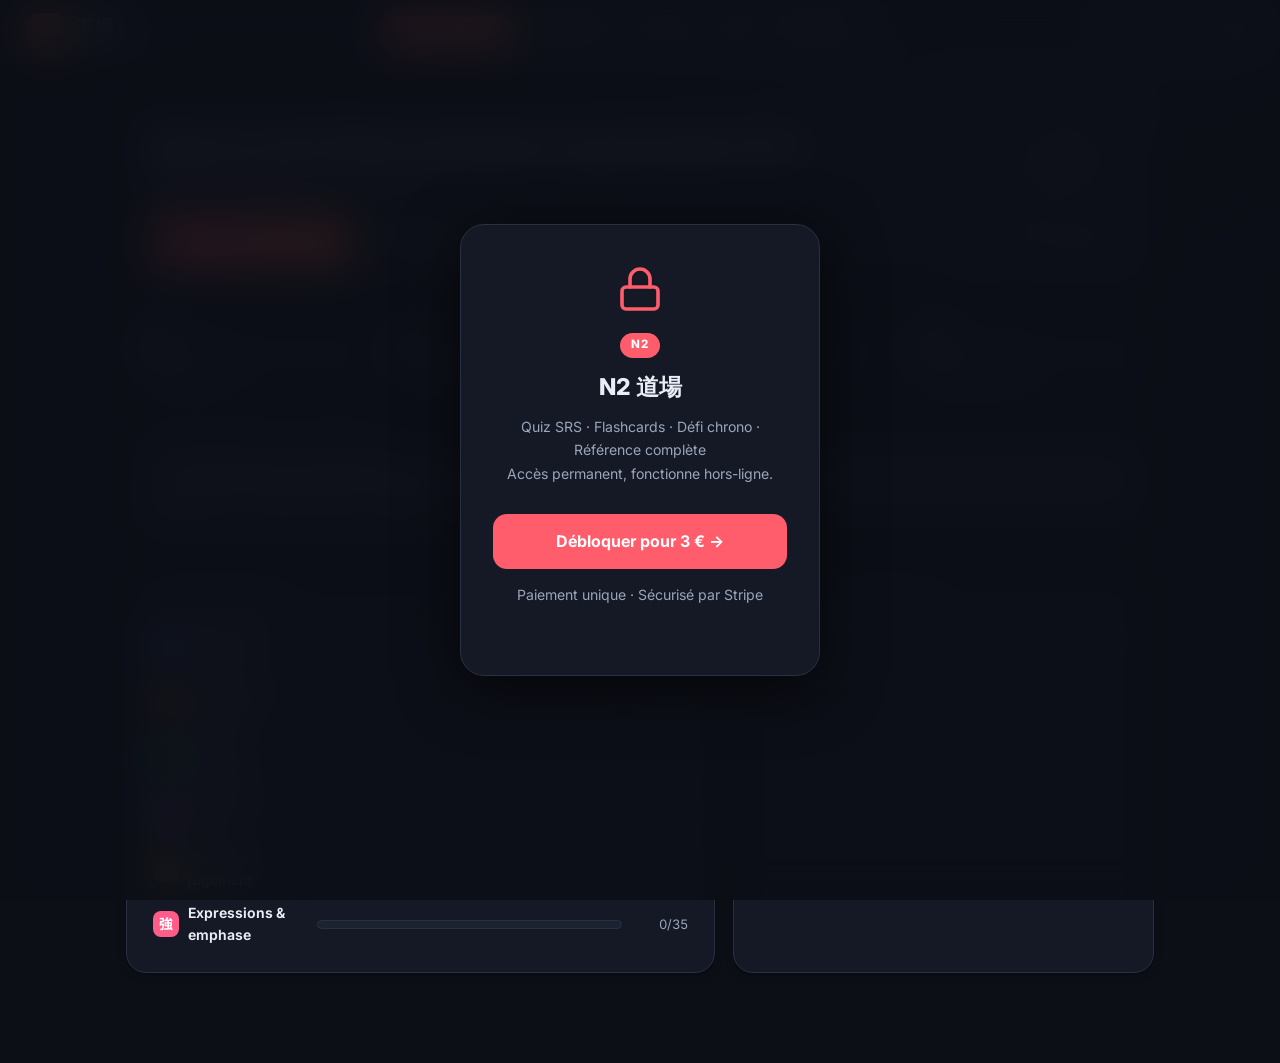
==== index.html @ 49e37540 "Ajouter paywall 3€ sur les 4 apps (N2/N3/N4/N5) Co-Authored-By: Claude Sonnet 4.6 <noreply@anthropic" ====
<!DOCTYPE html>
<html lang="fr" data-theme="dark">
<head>
  <meta charset="UTF-8" />
  <meta name="viewport" content="width=device-width, initial-scale=1, maximum-scale=5, viewport-fit=cover" />
  <title>N2 道場 — Grammaire JLPT N2</title>
  <meta name="description" content="Entraînement intensif à la grammaire japonaise JLPT N2 : 66 points, près de 200 exercices, répétition espacée." />
  <link rel="preconnect" href="https://fonts.googleapis.com" />
  <link rel="preconnect" href="https://fonts.gstatic.com" crossorigin />
  <link href="https://fonts.googleapis.com/css2?family=Inter:wght@400;500;600;700;800&family=Noto+Sans+JP:wght@400;500;700&display=swap" rel="stylesheet" />
  <link rel="stylesheet" href="styles.css?v=183" />

  <!-- PWA -->
  <link rel="manifest" href="manifest.json" />
  <meta name="theme-color" content="#0c0f16" />
  <link rel="icon" type="image/png" sizes="192x192" href="icon-192.png" />
  <link rel="apple-touch-icon" href="icon-180.png" />
  <meta name="apple-mobile-web-app-capable" content="yes" />
  <meta name="mobile-web-app-capable" content="yes" />
  <meta name="apple-mobile-web-app-status-bar-style" content="black-translucent" />
  <meta name="apple-mobile-web-app-title" content="N2 道場" />
</head>
<body>
  <header class="topbar">
    <div class="brand" id="brand" role="button" tabindex="0" title="Accueil">
      <span class="brand-mark">N2</span>
      <span class="brand-name">道場<small>Grammaire</small></span>
    </div>

    <nav class="tabs" id="tabs" aria-label="Navigation principale">
      <button class="tab is-active" data-view="dashboard">Tableau de bord</button>
      <button class="tab" data-view="practice">S'entraîner</button>
      <button class="tab" data-view="flash">Cartes</button>
      <button class="tab" data-view="challenge">Défi</button>
      <button class="tab" data-view="reference">Référence</button>
    </nav>

    <div class="topbar-right">
      <button class="chip streak" id="streakChip" title="Série de jours d'étude consécutifs">
        <svg viewBox="0 0 24 24" class="ic"><path d="M12 2c1 3-1 4-2 6-1 2 0 4 2 4 1.5 0 2-1 2-2 2 1.5 3 3.5 3 5.5A5.5 5.5 0 0 1 6.5 21 6 6 0 0 1 4 13c0-3 2-5 3-7 1.5 1 2 2 2 3 1-2 2-4 3-7Z"/></svg>
        <span id="streakNum">0</span>
      </button>
      <button class="icon-btn" id="themeBtn" title="Changer de thème (clair / sombre)" aria-label="Thème">
        <svg viewBox="0 0 24 24" class="ic" id="themeIc"><path d="M21 12.8A8.5 8.5 0 0 1 11.2 3 7 7 0 1 0 21 12.8Z"/></svg>
      </button>
      <button class="icon-btn" id="settingsBtn" title="Réglages" aria-label="Réglages">
        <svg viewBox="0 0 24 24" class="ic"><path d="M12 8a4 4 0 1 0 0 8 4 4 0 0 0 0-8Zm9 4a7 7 0 0 0-.1-1.2l2-1.6-2-3.4-2.4 1a7 7 0 0 0-2-1.2l-.4-2.6H9.9l-.4 2.6a7 7 0 0 0-2 1.2l-2.4-1-2 3.4 2 1.6A7 7 0 0 0 3 12c0 .4 0 .8.1 1.2l-2 1.6 2 3.4 2.4-1a7 7 0 0 0 2 1.2l.4 2.6h4.2l.4-2.6a7 7 0 0 0 2-1.2l2.4 1 2-3.4-2-1.6c.1-.4.1-.8.1-1.2Z"/></svg>
      </button>
    </div>
  </header>

  <main id="main">
    <section id="view-dashboard" class="view"></section>
    <section id="view-practice" class="view hidden"></section>
    <section id="view-flash" class="view hidden"></section>
    <section id="view-challenge" class="view hidden"></section>
    <section id="view-reference" class="view hidden"></section>
  </main>

  <nav class="bottomnav" id="bottomnav" aria-label="Navigation mobile"></nav>

  <div id="modalRoot"></div>
  <div id="toast" class="toast" role="status" aria-live="polite"></div>

  <noscript>
    <p style="padding:2rem;text-align:center">Ce site nécessite JavaScript pour fonctionner.</p>
  </noscript>

  <script>window.PAYWALL_CONFIG={level:"N2",appName:"N2 道場",storeKey:"n2dojo.unlocked",code:"N2-X9K4P2",stripeLink:"#"};</script>
  <script src="paywall.js?v=1"></script>
  <script src="grammar-n2.js?v=182b"></script>
  <script src="app.js?v=182b"></script>
  <script>
    if ("serviceWorker" in navigator) {
      window.addEventListener("load", function () {
        navigator.serviceWorker.register("sw.js").catch(function () {});
      });
    }
  </script>
</body>
</html>
---- styles.css ----
/* =========================================================================
   N2 道場 — Feuille de style
   ========================================================================= */

/* ----------------------------- Thèmes ---------------------------------- */
:root {
  --font: 'Inter', system-ui, -apple-system, 'Segoe UI', Roboto, sans-serif;
  --font-jp: 'Noto Sans JP', 'Hiragino Sans', 'Hiragino Kaku Gothic ProN', 'Yu Gothic', Meiryo, sans-serif;
  --r-sm: 8px; --r: 14px; --r-lg: 20px; --r-xl: 28px;
  --sp: 16px;
  --maxw: 1080px;
  --t-fast: .14s ease; --t: .22s cubic-bezier(.2,.7,.3,1); --t-slow: .4s cubic-bezier(.2,.7,.3,1);
  --shadow: 0 1px 2px rgba(0,0,0,.18), 0 8px 28px rgba(0,0,0,.28);
  --shadow-sm: 0 1px 2px rgba(0,0,0,.12), 0 3px 10px rgba(0,0,0,.16);
}

html[data-theme="dark"] {
  --bg: #0c0f16; --bg-grad: radial-gradient(1200px 700px at 80% -10%, #1a2030 0%, #0c0f16 55%);
  --surface: #141925; --surface-2: #1b2230; --surface-3: #232c3d;
  --border: #283042; --border-strong: #3a4458;
  --text: #e9eef6; --text-dim: #9aa6bb; --text-faint: #687388;
  --accent: #ff5d6c; --accent-2: #ffb454; --accent-soft: rgba(255,93,108,.14);
  --green: #46d18b; --green-soft: rgba(70,209,139,.15);
  --red: #ff6066; --red-soft: rgba(255,96,102,.15);
  --blue: #5b9cff; --gold: #ffce54;
  --ring-track: #232c3d;
  --on-accent: #fff;
  color-scheme: dark;
}

html[data-theme="light"] {
  --bg: #eef1f8; --bg-grad: radial-gradient(1200px 700px at 80% -10%, #ffffff 0%, #eef1f8 55%);
  --surface: #ffffff; --surface-2: #f5f7fc; --surface-3: #eaeef6;
  --border: #e3e8f2; --border-strong: #cfd7e6;
  --text: #182032; --text-dim: #58637a; --text-faint: #8b95a9;
  --accent: #e23d56; --accent-2: #d97a18; --accent-soft: rgba(226,61,86,.10);
  --green: #1f9d62; --green-soft: rgba(31,157,98,.12);
  --red: #d8393f; --red-soft: rgba(216,57,63,.10);
  --blue: #2f6fe0; --gold: #d99a16;
  --ring-track: #e3e8f2;
  --on-accent: #fff;
  color-scheme: light;
}

* { box-sizing: border-box; margin: 0; padding: 0; }
html, body { height: 100%; }
body {
  font-family: 'Inter', 'Noto Sans JP', 'Hiragino Sans', 'Hiragino Kaku Gothic ProN', 'Yu Gothic', Meiryo, system-ui, sans-serif;
  background: var(--bg);
  background-image: var(--bg-grad);
  background-attachment: fixed;
  color: var(--text);
  line-height: 1.55;
  -webkit-font-smoothing: antialiased;
  text-rendering: optimizeLegibility;
  padding-bottom: env(safe-area-inset-bottom);
}
:lang(ja), .jp { font-family: var(--font-jp); }
button, input, select { font-family: inherit; color: inherit; }
.hidden { display: none !important; }
.ic { width: 1.15em; height: 1.15em; fill: none; stroke: currentColor; stroke-width: 1.8; stroke-linecap: round; stroke-linejoin: round; }

::selection { background: var(--accent-soft); }
::-webkit-scrollbar { width: 11px; height: 11px; }
::-webkit-scrollbar-thumb { background: var(--surface-3); border-radius: 99px; border: 3px solid transparent; background-clip: content-box; }
::-webkit-scrollbar-thumb:hover { background: var(--border-strong); background-clip: content-box; }

/* ----------------------------- Barre supérieure ------------------------ */
.topbar {
  position: sticky; top: 0; z-index: 40;
  display: flex; align-items: center; gap: 18px;
  padding: calc(10px + env(safe-area-inset-top)) calc(clamp(14px, 3vw, 26px) + env(safe-area-inset-right)) 10px calc(clamp(14px, 3vw, 26px) + env(safe-area-inset-left));
  background: color-mix(in srgb, var(--surface) 78%, transparent);
  backdrop-filter: blur(14px) saturate(1.2);
  -webkit-backdrop-filter: blur(14px) saturate(1.2);
  border-bottom: 1px solid var(--border);
}
.brand { display: flex; align-items: center; gap: 10px; cursor: pointer; user-select: none; flex-shrink: 0; }
.brand-mark {
  display: grid; place-items: center; width: 38px; height: 38px;
  font-weight: 800; font-size: 15px; letter-spacing: .5px;
  color: var(--on-accent);
  background: linear-gradient(135deg, var(--accent), var(--accent-2));
  border-radius: 11px; box-shadow: var(--shadow-sm);
}
.brand-name { font-family: var(--font-jp); font-weight: 700; font-size: 20px; line-height: 1; display: flex; flex-direction: column; gap: 2px; }
.brand-name small { font-family: var(--font); font-weight: 600; font-size: 10px; letter-spacing: 1.5px; text-transform: uppercase; color: var(--text-faint); }

.tabs { display: flex; gap: 4px; margin: 0 auto; background: var(--surface-2); padding: 5px; border-radius: 999px; border: 1px solid var(--border); }
.tab {
  border: 0; background: transparent; color: var(--text-dim); cursor: pointer;
  padding: 8px 16px; border-radius: 999px; font-weight: 600; font-size: 13.5px;
  transition: color var(--t-fast), background var(--t-fast); white-space: nowrap;
}
.tab:hover { color: var(--text); }
.tab.is-active { color: var(--on-accent); background: linear-gradient(135deg, var(--accent), color-mix(in srgb, var(--accent) 60%, var(--accent-2))); box-shadow: var(--shadow-sm); }

.topbar-right { display: flex; align-items: center; gap: 8px; flex-shrink: 0; }
.icon-btn {
  display: grid; place-items: center; width: 40px; height: 40px; border-radius: 11px;
  border: 1px solid var(--border); background: var(--surface-2); color: var(--text-dim);
  cursor: pointer; transition: var(--t-fast); font-size: 18px;
}
.icon-btn:hover { color: var(--text); border-color: var(--border-strong); transform: translateY(-1px); }
.chip { display: inline-flex; align-items: center; gap: 6px; border: 1px solid var(--border); background: var(--surface-2); color: var(--text); border-radius: 999px; padding: 7px 13px; font-weight: 700; font-size: 14px; cursor: default; }
.chip.streak .ic { color: var(--accent-2); fill: color-mix(in srgb, var(--accent-2) 25%, transparent); }
.chip.streak.cold { opacity: .6; }

/* ----------------------------- Layout des vues ------------------------- */
#main { max-width: var(--maxw); margin: 0 auto; padding: clamp(18px, 3vw, 34px) clamp(14px, 3vw, 26px) 90px; }
.view { animation: viewIn var(--t-slow); }
@keyframes viewIn { from { opacity: 0; transform: translateY(8px); } to { opacity: 1; transform: none; } }

.section-title { font-size: 13px; font-weight: 700; letter-spacing: 1.2px; text-transform: uppercase; color: var(--text-faint); margin-bottom: 12px; }
.muted { color: var(--text-dim); }
.faint { color: var(--text-faint); }

/* ----------------------------- Cartes génériques ----------------------- */
.card { background: var(--surface); border: 1px solid var(--border); border-radius: var(--r-lg); box-shadow: var(--shadow-sm); }
.pad { padding: clamp(18px, 2.5vw, 26px); }

/* ----------------------------- Boutons --------------------------------- */
.btn {
  display: inline-flex; align-items: center; justify-content: center; gap: 8px;
  border: 1px solid var(--border-strong); background: var(--surface-2); color: var(--text);
  padding: 11px 18px; border-radius: 12px; font-weight: 650; font-size: 14.5px; cursor: pointer;
  transition: var(--t-fast); white-space: nowrap;
}
.btn:hover { transform: translateY(-1px); border-color: var(--text-faint); }
.btn:active { transform: translateY(0); }
.btn.primary { border: 0; color: var(--on-accent); background: linear-gradient(135deg, var(--accent), color-mix(in srgb, var(--accent) 55%, var(--accent-2))); box-shadow: 0 6px 18px var(--accent-soft); }
.btn.primary:hover { filter: brightness(1.06); }
.btn.ghost { background: transparent; }
.btn.big { padding: 15px 26px; font-size: 16px; border-radius: 14px; }
.btn.block { width: 100%; }
.btn:disabled { opacity: .45; cursor: not-allowed; transform: none; }

/* ----------------------------- Badges ---------------------------------- */
.badge { display: inline-flex; align-items: center; gap: 5px; font-size: 11.5px; font-weight: 700; padding: 3px 9px; border-radius: 999px; letter-spacing: .3px; }
.badge.cat { color: #fff; }
.badge.tier { background: var(--surface-3); color: var(--text-dim); }
.dot { width: 9px; height: 9px; border-radius: 50%; display: inline-block; flex-shrink: 0; }
.m-new      { background: var(--text-faint); }
.m-learning { background: var(--accent-2); }
.m-young    { background: var(--blue, #5b9cff); }
.m-mastered { background: var(--green); }

/* =======================================================================
   DASHBOARD
   ======================================================================= */
.hero { display: grid; grid-template-columns: 1fr auto; gap: 22px; align-items: center; overflow: hidden; position: relative; }
.hero::after { content: "文"; position: absolute; right: -10px; bottom: -40px; font-family: var(--font-jp); font-size: 220px; font-weight: 700; color: var(--text); opacity: .03; pointer-events: none; }
.hero h1 { font-size: clamp(22px, 3.4vw, 32px); line-height: 1.15; margin-bottom: 6px; letter-spacing: -.5px; }
.hero p { color: var(--text-dim); max-width: 46ch; }
.hero-cta { margin-top: 18px; display: flex; gap: 10px; flex-wrap: wrap; }

.ring { --p: 0; --size: 132px; width: var(--size); height: var(--size); position: relative; flex-shrink: 0; }
.ring svg { width: 100%; height: 100%; transform: rotate(-90deg); }
.ring .track { stroke: var(--ring-track); }
.ring .fill { stroke: url(#grad); stroke-linecap: round; transition: stroke-dashoffset .8s cubic-bezier(.2,.7,.3,1); }
.ring .label { position: absolute; inset: 0; display: grid; place-items: center; text-align: center; }
.ring .label b { font-size: 28px; font-weight: 800; line-height: 1; }
.ring .label span { font-size: 11px; color: var(--text-faint); font-weight: 600; letter-spacing: .5px; }

.stat-grid { display: grid; grid-template-columns: repeat(4, 1fr); gap: 14px; margin-top: 18px; }
.stat { padding: 16px; border-radius: var(--r); background: var(--surface); border: 1px solid var(--border); }
.stat .v { font-size: 26px; font-weight: 800; line-height: 1; letter-spacing: -.5px; }
.stat .k { font-size: 12px; color: var(--text-dim); margin-top: 6px; font-weight: 600; }
.stat .v small { font-size: 14px; color: var(--text-faint); font-weight: 600; }

.bar-mastery { display: flex; height: 14px; border-radius: 999px; overflow: hidden; border: 1px solid var(--border); background: var(--surface-2); }
.bar-mastery > span { transition: width .7s cubic-bezier(.2,.7,.3,1); }
.legend { display: flex; flex-wrap: wrap; gap: 14px 20px; margin-top: 14px; }
.legend > div { display: flex; align-items: center; gap: 7px; font-size: 13px; color: var(--text-dim); }
.legend b { color: var(--text); }

.cat-rows { display: grid; gap: 12px; }
.cat-row { display: grid; grid-template-columns: 150px 1fr auto; gap: 14px; align-items: center; }
.cat-row .name { display: flex; align-items: center; gap: 9px; font-weight: 650; font-size: 14px; }
.cat-ic { width: 26px; height: 26px; border-radius: 8px; display: grid; place-items: center; font-family: var(--font-jp); font-weight: 700; font-size: 14px; color: #fff; flex-shrink: 0; }
.track2 { height: 9px; background: var(--surface-2); border-radius: 999px; overflow: hidden; border: 1px solid var(--border); }
.track2 > span { display: block; height: 100%; border-radius: 999px; transition: width .7s cubic-bezier(.2,.7,.3,1); }
.cat-row .frac { font-size: 13px; color: var(--text-dim); font-variant-numeric: tabular-nums; min-width: 52px; text-align: right; }

.grid-2 { display: grid; grid-template-columns: 1.4fr 1fr; gap: 18px; }
.weak-list { display: grid; gap: 8px; }
.weak-item { display: flex; align-items: center; justify-content: space-between; gap: 10px; padding: 10px 12px; border-radius: 10px; background: var(--surface-2); border: 1px solid var(--border); cursor: pointer; transition: var(--t-fast); }
.weak-item:hover { border-color: var(--border-strong); transform: translateX(2px); }
.weak-item .g { font-family: var(--font-jp); font-weight: 600; }
.weak-item .pct { font-size: 12.5px; font-weight: 700; color: var(--red); font-variant-numeric: tabular-nums; }

/* =======================================================================
   PRACTICE / QUIZ
   ======================================================================= */
.setup { max-width: 640px; margin: 0 auto; }
.setup h2 { font-size: 22px; margin-bottom: 4px; }
.opt-group { margin-top: 22px; }
.opt-group > label { display: block; font-size: 12px; font-weight: 700; letter-spacing: 1px; text-transform: uppercase; color: var(--text-faint); margin-bottom: 10px; }
.seg { display: flex; flex-wrap: wrap; gap: 8px; }
.seg button { flex: 1 1 auto; min-width: 84px; border: 1px solid var(--border); background: var(--surface-2); color: var(--text-dim); padding: 11px 12px; border-radius: 11px; font-weight: 600; font-size: 13.5px; cursor: pointer; transition: var(--t-fast); }
.seg button:hover { color: var(--text); border-color: var(--border-strong); }
.seg button.sel { color: var(--text); border-color: var(--accent); background: var(--accent-soft); box-shadow: inset 0 0 0 1px var(--accent); }

/* Quiz runner */
.quiz-top { display: flex; align-items: center; gap: 14px; margin-bottom: 20px; }
.qprogress { flex: 1; height: 8px; background: var(--surface-2); border-radius: 999px; overflow: hidden; border: 1px solid var(--border); }
.qprogress > span { display: block; height: 100%; background: linear-gradient(90deg, var(--accent), var(--accent-2)); border-radius: 999px; transition: width var(--t); }
.quiz-count { font-size: 13px; font-weight: 700; color: var(--text-dim); font-variant-numeric: tabular-nums; }
.quiz-score { display: flex; gap: 12px; font-size: 13px; font-weight: 700; font-variant-numeric: tabular-nums; }
.quiz-score .ok { color: var(--green); }
.quiz-score .no { color: var(--red); }

.qcard { max-width: 720px; margin: 0 auto; }
.qhead { display: flex; align-items: center; justify-content: space-between; gap: 10px; margin-bottom: 14px; }
.qtype { font-size: 12px; font-weight: 700; letter-spacing: .8px; text-transform: uppercase; color: var(--text-faint); }
.qstem { font-family: inherit; font-size: clamp(20px, 3.2vw, 27px); font-weight: 500; line-height: 1.7; letter-spacing: .2px; }
.qstem .blank { color: var(--accent); border-bottom: 2.5px dashed var(--accent); padding: 0 .5em; font-weight: 700; }
.qframe { font-family: var(--font-jp); font-size: clamp(18px, 2.8vw, 23px); line-height: 1.9; margin-top: 6px; padding: 14px 16px; background: var(--surface-2); border-radius: var(--r); border: 1px solid var(--border); }
.qframe .slot { display: inline-block; min-width: 2.6em; border-bottom: 2px solid var(--border-strong); text-align: center; color: var(--text-faint); margin: 0 2px; }
.qframe .star { color: var(--accent); font-weight: 800; }
.qfr { margin-top: 12px; color: var(--text-dim); font-size: 14.5px; font-style: italic; }
.qfr.reveal-only { filter: blur(5px); transition: filter var(--t); cursor: pointer; }
.qfr.reveal-only.shown { filter: none; }

.options { display: grid; gap: 11px; margin-top: 24px; }
.option {
  display: flex; align-items: center; gap: 14px; width: 100%; text-align: left;
  padding: 15px 17px; border-radius: 14px; border: 1.5px solid var(--border);
  background: var(--surface); color: var(--text); cursor: pointer; transition: var(--t-fast);
  font-size: 16px; position: relative;
}
.option:hover:not(:disabled) { border-color: var(--border-strong); transform: translateY(-1px); box-shadow: var(--shadow-sm); }
.option .key { display: grid; place-items: center; width: 28px; height: 28px; border-radius: 8px; background: var(--surface-3); color: var(--text-dim); font-size: 13px; font-weight: 700; flex-shrink: 0; transition: var(--t-fast); }
.option .txt { font-family: inherit; font-weight: 500; flex: 1; }
.option .mark { width: 22px; opacity: 0; transition: var(--t-fast); flex-shrink: 0; }
.option:disabled { cursor: default; }
.option.correct { border-color: var(--green); background: var(--green-soft); }
.option.correct .key { background: var(--green); color: #fff; }
.option.correct .mark { opacity: 1; color: var(--green); }
.option.wrong { border-color: var(--red); background: var(--red-soft); }
.option.wrong .key { background: var(--red); color: #fff; }
.option.wrong .mark { opacity: 1; color: var(--red); }
.option.dim { opacity: .5; }
.shake { animation: shake .4s; }
@keyframes shake { 0%,100%{transform:translateX(0)} 20%,60%{transform:translateX(-6px)} 40%,80%{transform:translateX(6px)} }

.feedback { margin-top: 20px; border-radius: var(--r); border: 1px solid var(--border); background: var(--surface-2); overflow: hidden; animation: fbIn var(--t); }
@keyframes fbIn { from { opacity: 0; transform: translateY(6px); } to { opacity: 1; transform: none; } }
.feedback .fb-head { display: flex; align-items: center; gap: 10px; padding: 13px 17px; font-weight: 700; }
.feedback.ok .fb-head { color: var(--green); }
.feedback.no .fb-head { color: var(--red); }
.feedback .fb-body { padding: 0 17px 16px; }
.feedback .expl { font-size: 14.5px; line-height: 1.65; }
.feedback .expl .jp { font-family: var(--font-jp); }
.feedback .mini-g { margin-top: 13px; padding-top: 13px; border-top: 1px dashed var(--border); display: flex; align-items: center; gap: 10px; flex-wrap: wrap; }
.feedback .mini-g .gp { font-family: var(--font-jp); font-weight: 700; font-size: 16px; }
.feedback .mini-g .gm { color: var(--text-dim); font-size: 13.5px; }

.quiz-foot { margin-top: 18px; display: flex; justify-content: flex-end; gap: 10px; }
.kbd-hint { font-size: 12px; color: var(--text-faint); }
.kbd { display: inline-block; padding: 1px 7px; border-radius: 6px; border: 1px solid var(--border-strong); background: var(--surface-2); font-size: 11px; font-weight: 700; font-family: var(--font); }

/* Summary */
.summary { max-width: 560px; margin: 0 auto; text-align: center; }
.summary .big-pct { font-size: 64px; font-weight: 800; letter-spacing: -2px; line-height: 1; background: linear-gradient(135deg, var(--accent), var(--accent-2)); -webkit-background-clip: text; background-clip: text; -webkit-text-fill-color: transparent; }
.summary .sline { display: flex; justify-content: center; gap: 26px; margin: 22px 0; }
.summary .sline > div { text-align: center; }
.summary .sline .v { font-size: 24px; font-weight: 800; }
.summary .sline .k { font-size: 12px; color: var(--text-dim); }

/* =======================================================================
   FLASHCARDS
   ======================================================================= */
.flash-wrap { max-width: 620px; margin: 0 auto; }
.flashcard { perspective: 1600px; height: 360px; cursor: pointer; margin-top: 8px; }
.flash-inner { position: relative; width: 100%; height: 100%; transition: transform .55s cubic-bezier(.3,.8,.3,1); transform-style: preserve-3d; }
.flashcard.flipped .flash-inner { transform: rotateY(180deg); }
.flash-face { position: absolute; inset: 0; backface-visibility: hidden; -webkit-backface-visibility: hidden; border-radius: var(--r-xl); border: 1px solid var(--border); background: var(--surface); box-shadow: var(--shadow); display: flex; flex-direction: column; align-items: center; justify-content: center; padding: 30px; text-align: center; }
.flash-face.back { transform: rotateY(180deg); justify-content: flex-start; overflow-y: auto; align-items: stretch; text-align: left; }
.flash-face .gp { font-family: var(--font-jp); font-size: clamp(30px, 6vw, 46px); font-weight: 700; letter-spacing: .5px; }
.flash-face .form { margin-top: 16px; font-family: var(--font-jp); color: var(--text-dim); font-size: 15px; }
.flash-face .flip-hint { position: absolute; bottom: 16px; font-size: 12px; color: var(--text-faint); }
.flash-face.back .gm { font-size: 18px; font-weight: 700; margin-bottom: 4px; }
.flash-face.back .note { font-size: 14px; color: var(--text-dim); line-height: 1.6; margin: 10px 0 14px; }
.flash-ex { display: grid; gap: 10px; }
.flash-ex .ex { padding: 10px 12px; background: var(--surface-2); border-radius: 10px; border: 1px solid var(--border); }
.flash-ex .ex .j { font-family: var(--font-jp); font-size: 15px; }
.flash-ex .ex .f { font-size: 13px; color: var(--text-dim); margin-top: 3px; }
.flash-rate { display: grid; grid-template-columns: repeat(4, 1fr); gap: 9px; margin-top: 18px; }
.flash-rate button { border: 1px solid var(--border); background: var(--surface-2); color: var(--text); padding: 12px 6px; border-radius: 12px; cursor: pointer; font-weight: 700; font-size: 13.5px; transition: var(--t-fast); display: flex; flex-direction: column; gap: 3px; align-items: center; }
.flash-rate button small { font-weight: 600; font-size: 10px; color: var(--text-faint); }
.flash-rate button:hover { transform: translateY(-2px); border-color: var(--border-strong); }
.flash-rate .again:hover { border-color: var(--red); }
.flash-rate .hard:hover { border-color: var(--accent-2); }
.flash-rate .good:hover { border-color: var(--blue, #5b9cff); }
.flash-rate .easy:hover { border-color: var(--green); }

/* =======================================================================
   CHALLENGE
   ======================================================================= */
.challenge-intro { max-width: 520px; margin: 0 auto; text-align: center; }
.timer-bar { height: 10px; border-radius: 999px; background: var(--surface-2); overflow: hidden; border: 1px solid var(--border); margin-bottom: 18px; }
.timer-bar > span { display: block; height: 100%; background: linear-gradient(90deg, var(--green), var(--accent-2)); border-radius: 999px; transition: width 1s linear, background .4s; }
.timer-bar.low > span { background: var(--red); }
.challenge-hud { display: flex; align-items: center; justify-content: space-between; margin-bottom: 16px; gap: 14px; }
.challenge-hud .time { font-size: 30px; font-weight: 800; font-variant-numeric: tabular-nums; letter-spacing: -1px; }
.challenge-hud .sc { text-align: right; }
.challenge-hud .sc .v { font-size: 26px; font-weight: 800; line-height: 1; }
.challenge-hud .sc .k { font-size: 11px; color: var(--text-faint); font-weight: 600; }
.combo { display: inline-flex; align-items: center; gap: 6px; padding: 4px 11px; border-radius: 999px; background: var(--accent-soft); color: var(--accent); font-weight: 800; font-size: 13px; opacity: 0; transform: scale(.8); transition: var(--t); }
.combo.show { opacity: 1; transform: scale(1); }
.flash-pop { animation: pop .3s; }
@keyframes pop { 0%{transform:scale(1)} 40%{transform:scale(1.14)} 100%{transform:scale(1)} }

/* =======================================================================
   REFERENCE
   ======================================================================= */
.ref-controls { display: flex; flex-wrap: wrap; gap: 12px; align-items: center; margin-bottom: 18px; }
.search { position: relative; flex: 1; min-width: 220px; }
.search input { width: 100%; padding: 12px 14px 12px 42px; border-radius: 12px; border: 1px solid var(--border); background: var(--surface); color: var(--text); font-size: 14.5px; transition: var(--t-fast); }
.search input:focus { outline: none; border-color: var(--accent); box-shadow: 0 0 0 3px var(--accent-soft); }
.search .ic { position: absolute; left: 14px; top: 50%; transform: translateY(-50%); color: var(--text-faint); }
.filters { display: flex; flex-wrap: wrap; gap: 7px; }
.fchip { border: 1px solid var(--border); background: var(--surface); color: var(--text-dim); padding: 8px 13px; border-radius: 999px; font-size: 13px; font-weight: 600; cursor: pointer; transition: var(--t-fast); display: inline-flex; align-items: center; gap: 6px; }
.fchip:hover { color: var(--text); border-color: var(--border-strong); }
.fchip.on { color: var(--text); border-color: transparent; background: var(--surface-3); }
.fchip.on .dot { box-shadow: 0 0 0 2px var(--surface); }
.sort-sel { margin-left: auto; }
select.mini { border: 1px solid var(--border); background: var(--surface); border-radius: 10px; padding: 9px 12px; font-size: 13.5px; font-weight: 600; cursor: pointer; }

.ref-count { font-size: 13px; color: var(--text-faint); margin-bottom: 12px; }
.ref-list { display: grid; gap: 12px; }
.gentry { border: 1px solid var(--border); border-radius: var(--r); background: var(--surface); overflow: hidden; transition: border-color var(--t-fast); }
.gentry:hover { border-color: var(--border-strong); }
.gentry > summary { list-style: none; cursor: pointer; padding: 16px 18px; display: flex; align-items: center; gap: 14px; }
.gentry > summary::-webkit-details-marker { display: none; }
.gentry .ghead-main { flex: 1; min-width: 0; }
.gentry .g-form { font-family: var(--font-jp); font-weight: 700; font-size: 18px; white-space: nowrap; overflow: hidden; text-overflow: ellipsis; }
.gentry .g-mean { color: var(--text-dim); font-size: 13.5px; margin-top: 2px; overflow: hidden; text-overflow: ellipsis; white-space: nowrap; }
.gentry .g-side { display: flex; align-items: center; gap: 8px; flex-shrink: 0; }
.gentry .g-mini { display: none; }
.chev { color: var(--text-faint); transition: transform var(--t); }
.gentry[open] .chev { transform: rotate(180deg); }
.gbody { padding: 0 18px 18px; animation: fbIn var(--t); }
.gbody .row { padding: 10px 0; border-top: 1px solid var(--border); }
.gbody .lab { font-size: 11px; font-weight: 700; letter-spacing: .8px; text-transform: uppercase; color: var(--text-faint); margin-bottom: 5px; }
.gbody .formation { font-family: var(--font-jp); font-size: 15px; }
.gbody .note { font-size: 14px; line-height: 1.65; color: var(--text); }
.gbody .ex { padding: 10px 12px; background: var(--surface-2); border-radius: 10px; border: 1px solid var(--border); margin-top: 8px; }
.gbody .ex .j { font-family: var(--font-jp); font-size: 15.5px; }
.gbody .ex .f { font-size: 13px; color: var(--text-dim); margin-top: 3px; }
.gbody .rels { display: flex; flex-wrap: wrap; gap: 7px; }
.rel-link { font-family: var(--font-jp); font-size: 13px; padding: 4px 10px; border-radius: 999px; background: var(--surface-2); border: 1px solid var(--border); cursor: pointer; color: var(--text-dim); transition: var(--t-fast); }
.rel-link:hover { color: var(--text); border-color: var(--accent); }
.gbody .actions { margin-top: 14px; }

/* =======================================================================
   MODAL + TOAST
   ======================================================================= */
.modal-overlay { position: fixed; inset: 0; z-index: 60; background: rgba(4,6,10,.55); backdrop-filter: blur(5px); display: grid; place-items: center; padding: 20px; animation: fbIn var(--t-fast); }
.modal { width: 100%; max-width: 460px; background: var(--surface); border: 1px solid var(--border); border-radius: var(--r-lg); box-shadow: var(--shadow); overflow: hidden; animation: modalIn var(--t); }
@keyframes modalIn { from { opacity: 0; transform: scale(.96) translateY(8px); } to { opacity: 1; transform: none; } }
.modal-head { display: flex; align-items: center; justify-content: space-between; padding: 18px 20px; border-bottom: 1px solid var(--border); }
.modal-head h3 { font-size: 18px; }
.modal-body { padding: 20px; display: grid; gap: 18px; }
.field { display: flex; align-items: center; justify-content: space-between; gap: 14px; }
.field label { font-weight: 600; font-size: 14.5px; }
.field .sub { font-size: 12.5px; color: var(--text-faint); margin-top: 2px; }
.switch { position: relative; width: 46px; height: 26px; flex-shrink: 0; }
.switch input { opacity: 0; width: 0; height: 0; }
.switch .sl { position: absolute; inset: 0; background: var(--surface-3); border-radius: 999px; transition: var(--t-fast); border: 1px solid var(--border); }
.switch .sl::before { content: ""; position: absolute; width: 20px; height: 20px; left: 3px; top: 2px; background: var(--text-dim); border-radius: 50%; transition: var(--t); }
.switch input:checked + .sl { background: var(--accent); border-color: var(--accent); }
.switch input:checked + .sl::before { transform: translateX(20px); background: #fff; }
.modal-foot { padding: 16px 20px; border-top: 1px solid var(--border); display: flex; justify-content: space-between; gap: 10px; }

.toast { position: fixed; left: 50%; bottom: 28px; transform: translate(-50%, 80px); z-index: 80; background: var(--surface-3); color: var(--text); border: 1px solid var(--border-strong); padding: 12px 20px; border-radius: 999px; font-weight: 600; font-size: 14px; box-shadow: var(--shadow); opacity: 0; transition: var(--t); pointer-events: none; max-width: 90vw; }
.toast.show { transform: translate(-50%, 0); opacity: 1; }

/* =======================================================================
   BOTTOM NAV (mobile)
   ======================================================================= */
.bottomnav { display: none; }

/* =======================================================================
   RESPONSIVE
   ======================================================================= */
@media (max-width: 860px) {
  .tabs { display: none; }
  .grid-2 { grid-template-columns: 1fr; }
  .hero { grid-template-columns: 1fr; }
  .hero .ring { justify-self: start; }
  .stat-grid { grid-template-columns: repeat(2, 1fr); }
  .cat-row { grid-template-columns: 130px 1fr auto; }
  #main { padding-bottom: 96px; }
  .bottomnav {
    display: flex; position: fixed; bottom: 0; left: 0; right: 0; z-index: 50;
    background: color-mix(in srgb, var(--surface) 90%, transparent);
    backdrop-filter: blur(14px); border-top: 1px solid var(--border);
    padding: 6px 4px calc(6px + env(safe-area-inset-bottom));
  }
  .bottomnav button { flex: 1; display: flex; flex-direction: column; align-items: center; gap: 3px; background: none; border: 0; color: var(--text-faint); font-size: 10.5px; font-weight: 600; padding: 7px 2px; border-radius: 10px; cursor: pointer; transition: var(--t-fast); }
  .bottomnav button .ic { width: 21px; height: 21px; }
  .bottomnav button.is-active { color: var(--accent); }
}
@media (max-width: 540px) {
  .brand-name { display: none; }
  .cat-row { grid-template-columns: 1fr auto; }
  .cat-row .track2 { grid-column: 1 / -1; order: 3; }
  .summary .sline { gap: 16px; }
  .flash-rate { grid-template-columns: repeat(2, 1fr); }
  .qstem { font-size: 21px; }
  .gentry .g-badges { display: none; }
  .gentry .g-mini { display: inline-flex; }
}

@media (prefers-reduced-motion: reduce) {
  * { animation-duration: .01ms !important; transition-duration: .01ms !important; }
}
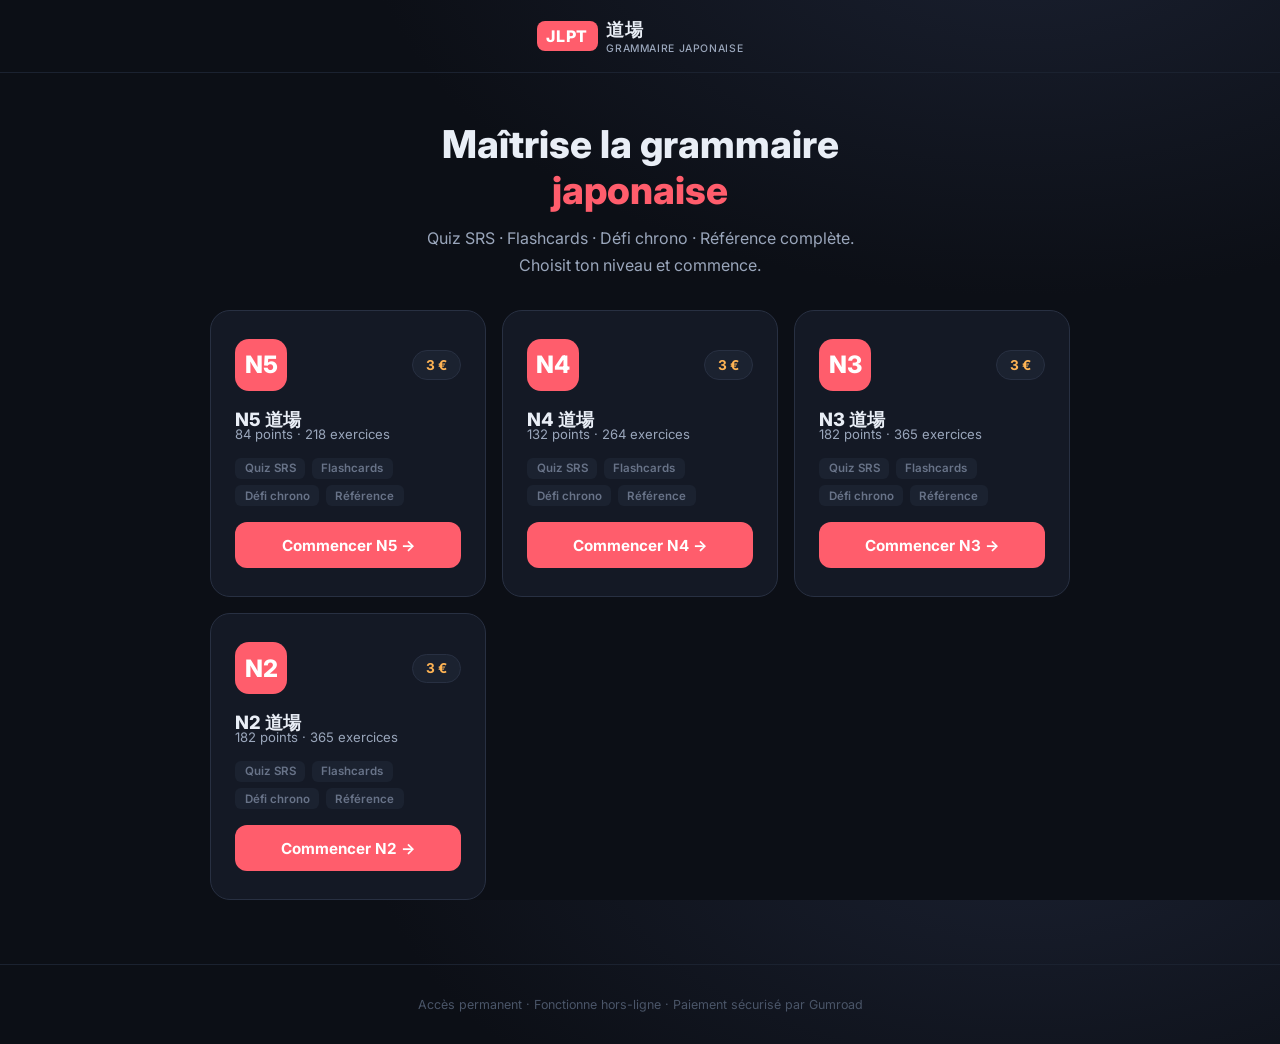
==== commit 1049756e: "Ajouter page d'accueil avec les 4 niveaux + déplacer N2 dans /n2/ Co-Authored-By: Claude Sonnet 4.6 " ====
--- a/index.html
+++ b/index.html
@@ -3,79 +3,193 @@
 <head>
   <meta charset="UTF-8" />
   <meta name="viewport" content="width=device-width, initial-scale=1, maximum-scale=5, viewport-fit=cover" />
-  <title>N2 道場 — Grammaire JLPT N2</title>
-  <meta name="description" content="Entraînement intensif à la grammaire japonaise JLPT N2 : 66 points, près de 200 exercices, répétition espacée." />
+  <title>JLPT 道場 — Grammaire japonaise</title>
+  <meta name="description" content="Applications d'entraînement à la grammaire japonaise pour le JLPT N2, N3, N4 et N5. Quiz SRS, flashcards, défi chrono." />
   <link rel="preconnect" href="https://fonts.googleapis.com" />
   <link rel="preconnect" href="https://fonts.gstatic.com" crossorigin />
   <link href="https://fonts.googleapis.com/css2?family=Inter:wght@400;500;600;700;800&family=Noto+Sans+JP:wght@400;500;700&display=swap" rel="stylesheet" />
-  <link rel="stylesheet" href="styles.css?v=183" />
+  <style>
+    *{box-sizing:border-box;margin:0;padding:0}
+    html,body{height:100%}
+    body{
+      font-family:'Inter',system-ui,sans-serif;
+      background:#0c0f16;
+      background-image:radial-gradient(1200px 700px at 80% -10%,#1a2030 0%,#0c0f16 55%);
+      color:#e9eef6;
+      min-height:100vh;
+    }
+    a{text-decoration:none;color:inherit}
 
-  <!-- PWA -->
-  <link rel="manifest" href="manifest.json" />
-  <meta name="theme-color" content="#0c0f16" />
-  <link rel="icon" type="image/png" sizes="192x192" href="icon-192.png" />
-  <link rel="apple-touch-icon" href="icon-180.png" />
-  <meta name="apple-mobile-web-app-capable" content="yes" />
-  <meta name="mobile-web-app-capable" content="yes" />
-  <meta name="apple-mobile-web-app-status-bar-style" content="black-translucent" />
-  <meta name="apple-mobile-web-app-title" content="N2 道場" />
+    /* Header */
+    .topbar{
+      display:flex;align-items:center;justify-content:center;
+      padding:1.1rem 1.5rem;
+      border-bottom:1px solid #1b2230;
+    }
+    .brand{display:flex;align-items:center;gap:.55rem}
+    .brand-mark{
+      background:#ff5d6c;color:#fff;
+      font-size:1rem;font-weight:800;letter-spacing:.04em;
+      padding:.3rem .6rem;border-radius:8px;
+    }
+    .brand-name{font-size:1.1rem;font-weight:700;letter-spacing:.01em}
+    .brand-name small{display:block;font-size:.65rem;font-weight:500;color:#9aa6bb;letter-spacing:.06em;text-transform:uppercase}
+
+    /* Hero */
+    .hero{text-align:center;padding:3rem 1.5rem 2rem}
+    .hero h1{font-size:clamp(1.6rem,5vw,2.4rem);font-weight:800;margin-bottom:.75rem}
+    .hero h1 span{color:#ff5d6c}
+    .hero p{font-size:1rem;color:#9aa6bb;max-width:480px;margin:0 auto;line-height:1.65}
+
+    /* Grid */
+    .grid{
+      display:grid;
+      grid-template-columns:repeat(auto-fit,minmax(260px,1fr));
+      gap:1rem;
+      max-width:900px;
+      margin:0 auto;
+      padding:0 1.25rem 4rem;
+    }
+
+    /* Card */
+    .card{
+      background:#141925;
+      border:1px solid #283042;
+      border-radius:20px;
+      padding:1.75rem 1.5rem;
+      display:flex;flex-direction:column;gap:1rem;
+      transition:border-color .2s,transform .2s;
+    }
+    .card:hover{border-color:#3a4458;transform:translateY(-3px)}
+
+    .card-top{display:flex;align-items:center;justify-content:space-between}
+    .lvl-badge{
+      font-size:1.5rem;font-weight:800;
+      background:#ff5d6c;color:#fff;
+      width:52px;height:52px;border-radius:14px;
+      display:flex;align-items:center;justify-content:center;
+    }
+    .price{
+      font-size:.85rem;font-weight:700;
+      background:#1b2230;color:#ffb454;
+      padding:.35rem .8rem;border-radius:100px;
+      border:1px solid #283042;
+    }
+
+    .card h2{font-size:1.15rem;font-weight:800}
+    .card .pts{font-size:.82rem;color:#9aa6bb;margin-top:-.4rem}
+
+    .features{display:flex;flex-wrap:wrap;gap:.4rem}
+    .feat{
+      font-size:.72rem;font-weight:600;
+      background:#1b2230;color:#687388;
+      padding:.22rem .6rem;border-radius:6px;
+    }
+
+    .btn{
+      display:block;width:100%;
+      background:#ff5d6c;color:#fff;
+      border:none;border-radius:12px;
+      padding:.85rem 1rem;
+      font-size:.95rem;font-weight:700;
+      text-align:center;
+      cursor:pointer;
+      transition:opacity .15s,transform .15s;
+    }
+    .btn:hover{opacity:.86;transform:translateY(-1px)}
+    .btn:active{transform:scale(.97)}
+
+    /* Footer */
+    footer{text-align:center;padding:2rem 1rem;color:#4a5568;font-size:.78rem;border-top:1px solid #1b2230}
+  </style>
 </head>
 <body>
   <header class="topbar">
-    <div class="brand" id="brand" role="button" tabindex="0" title="Accueil">
-      <span class="brand-mark">N2</span>
-      <span class="brand-name">道場<small>Grammaire</small></span>
-    </div>
-
-    <nav class="tabs" id="tabs" aria-label="Navigation principale">
-      <button class="tab is-active" data-view="dashboard">Tableau de bord</button>
-      <button class="tab" data-view="practice">S'entraîner</button>
-      <button class="tab" data-view="flash">Cartes</button>
-      <button class="tab" data-view="challenge">Défi</button>
-      <button class="tab" data-view="reference">Référence</button>
-    </nav>
-
-    <div class="topbar-right">
-      <button class="chip streak" id="streakChip" title="Série de jours d'étude consécutifs">
-        <svg viewBox="0 0 24 24" class="ic"><path d="M12 2c1 3-1 4-2 6-1 2 0 4 2 4 1.5 0 2-1 2-2 2 1.5 3 3.5 3 5.5A5.5 5.5 0 0 1 6.5 21 6 6 0 0 1 4 13c0-3 2-5 3-7 1.5 1 2 2 2 3 1-2 2-4 3-7Z"/></svg>
-        <span id="streakNum">0</span>
-      </button>
-      <button class="icon-btn" id="themeBtn" title="Changer de thème (clair / sombre)" aria-label="Thème">
-        <svg viewBox="0 0 24 24" class="ic" id="themeIc"><path d="M21 12.8A8.5 8.5 0 0 1 11.2 3 7 7 0 1 0 21 12.8Z"/></svg>
-      </button>
-      <button class="icon-btn" id="settingsBtn" title="Réglages" aria-label="Réglages">
-        <svg viewBox="0 0 24 24" class="ic"><path d="M12 8a4 4 0 1 0 0 8 4 4 0 0 0 0-8Zm9 4a7 7 0 0 0-.1-1.2l2-1.6-2-3.4-2.4 1a7 7 0 0 0-2-1.2l-.4-2.6H9.9l-.4 2.6a7 7 0 0 0-2 1.2l-2.4-1-2 3.4 2 1.6A7 7 0 0 0 3 12c0 .4 0 .8.1 1.2l-2 1.6 2 3.4 2.4-1a7 7 0 0 0 2 1.2l.4 2.6h4.2l.4-2.6a7 7 0 0 0 2-1.2l2.4 1 2-3.4-2-1.6c.1-.4.1-.8.1-1.2Z"/></svg>
-      </button>
+    <div class="brand">
+      <span class="brand-mark">JLPT</span>
+      <div class="brand-name">道場<small>Grammaire japonaise</small></div>
     </div>
   </header>
 
-  <main id="main">
-    <section id="view-dashboard" class="view"></section>
-    <section id="view-practice" class="view hidden"></section>
-    <section id="view-flash" class="view hidden"></section>
-    <section id="view-challenge" class="view hidden"></section>
-    <section id="view-reference" class="view hidden"></section>
-  </main>
+  <section class="hero">
+    <h1>Maîtrise la grammaire<br><span>japonaise</span></h1>
+    <p>Quiz SRS · Flashcards · Défi chrono · Référence complète.<br>Choisit ton niveau et commence.</p>
+  </section>
 
-  <nav class="bottomnav" id="bottomnav" aria-label="Navigation mobile"></nav>
+  <div class="grid">
+    <a class="card" href="n5/">
+      <div class="card-top">
+        <div class="lvl-badge">N5</div>
+        <span class="price">3 €</span>
+      </div>
+      <div>
+        <h2>N5 道場</h2>
+        <p class="pts">84 points · 218 exercices</p>
+      </div>
+      <div class="features">
+        <span class="feat">Quiz SRS</span>
+        <span class="feat">Flashcards</span>
+        <span class="feat">Défi chrono</span>
+        <span class="feat">Référence</span>
+      </div>
+      <span class="btn">Commencer N5 →</span>
+    </a>
 
-  <div id="modalRoot"></div>
-  <div id="toast" class="toast" role="status" aria-live="polite"></div>
+    <a class="card" href="n4/">
+      <div class="card-top">
+        <div class="lvl-badge">N4</div>
+        <span class="price">3 €</span>
+      </div>
+      <div>
+        <h2>N4 道場</h2>
+        <p class="pts">132 points · 264 exercices</p>
+      </div>
+      <div class="features">
+        <span class="feat">Quiz SRS</span>
+        <span class="feat">Flashcards</span>
+        <span class="feat">Défi chrono</span>
+        <span class="feat">Référence</span>
+      </div>
+      <span class="btn">Commencer N4 →</span>
+    </a>
 
-  <noscript>
-    <p style="padding:2rem;text-align:center">Ce site nécessite JavaScript pour fonctionner.</p>
-  </noscript>
+    <a class="card" href="n3/">
+      <div class="card-top">
+        <div class="lvl-badge">N3</div>
+        <span class="price">3 €</span>
+      </div>
+      <div>
+        <h2>N3 道場</h2>
+        <p class="pts">182 points · 365 exercices</p>
+      </div>
+      <div class="features">
+        <span class="feat">Quiz SRS</span>
+        <span class="feat">Flashcards</span>
+        <span class="feat">Défi chrono</span>
+        <span class="feat">Référence</span>
+      </div>
+      <span class="btn">Commencer N3 →</span>
+    </a>
 
-  <script>window.PAYWALL_CONFIG={level:"N2",appName:"N2 道場",storeKey:"n2dojo.unlocked",code:"N2-X9K4P2",stripeLink:"#"};</script>
-  <script src="paywall.js?v=1"></script>
-  <script src="grammar-n2.js?v=182b"></script>
-  <script src="app.js?v=182b"></script>
-  <script>
-    if ("serviceWorker" in navigator) {
-      window.addEventListener("load", function () {
-        navigator.serviceWorker.register("sw.js").catch(function () {});
-      });
-    }
-  </script>
+    <a class="card" href="n2/">
+      <div class="card-top">
+        <div class="lvl-badge">N2</div>
+        <span class="price">3 €</span>
+      </div>
+      <div>
+        <h2>N2 道場</h2>
+        <p class="pts">182 points · 365 exercices</p>
+      </div>
+      <div class="features">
+        <span class="feat">Quiz SRS</span>
+        <span class="feat">Flashcards</span>
+        <span class="feat">Défi chrono</span>
+        <span class="feat">Référence</span>
+      </div>
+      <span class="btn">Commencer N2 →</span>
+    </a>
+  </div>
+
+  <footer>Accès permanent · Fonctionne hors-ligne · Paiement sécurisé par Gumroad</footer>
 </body>
 </html>
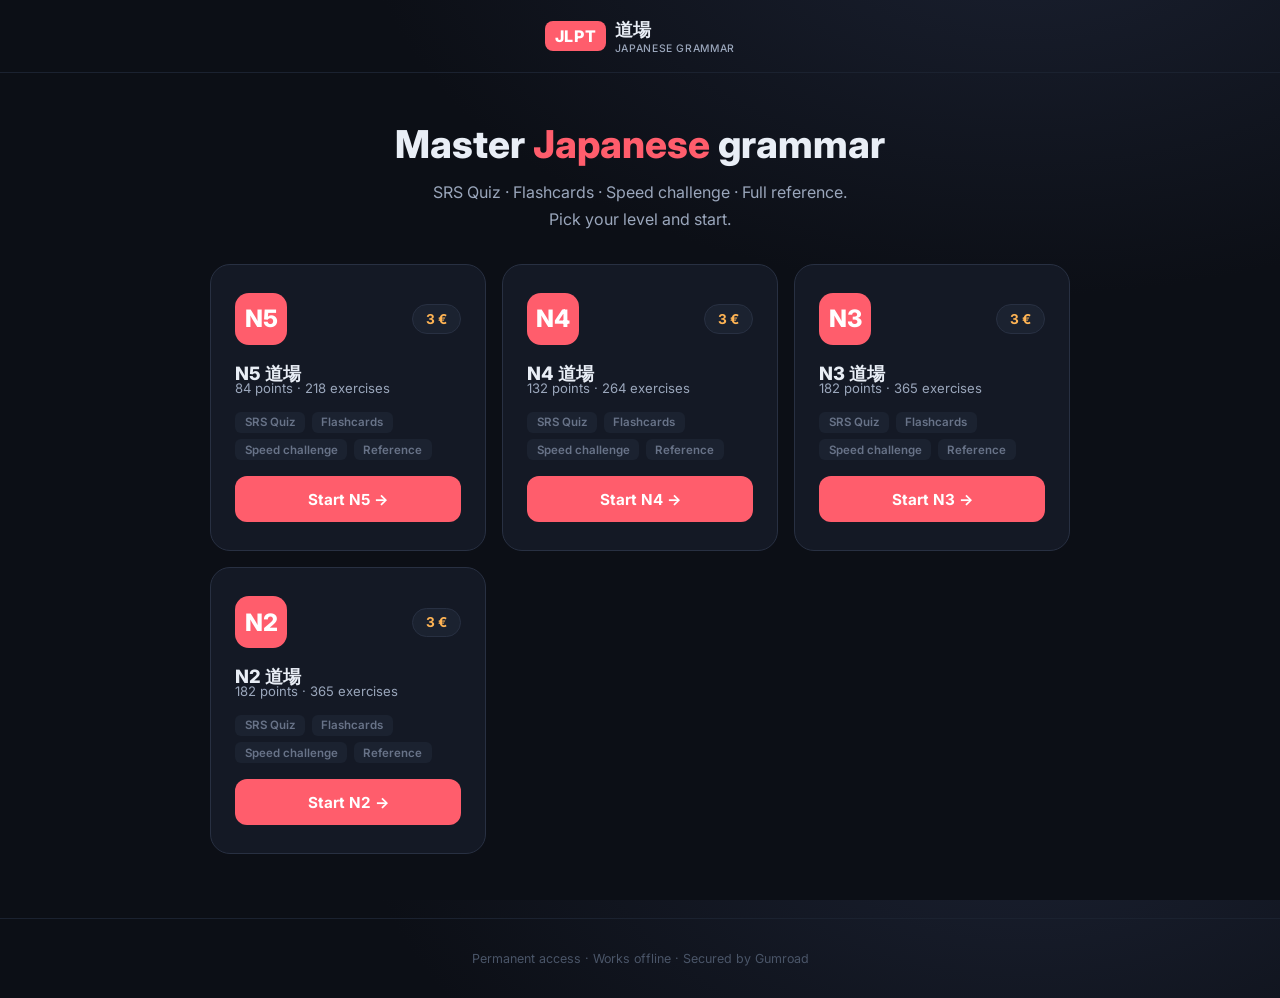
==== commit 95ec1ce4: "Translate landing page to English + fix "Toutes" → "All" in reference Co-Authored-By: Claude Sonnet " ====
--- a/index.html
+++ b/index.html
@@ -1,10 +1,10 @@
 <!DOCTYPE html>
-<html lang="fr" data-theme="dark">
+<html lang="en" data-theme="dark">
 <head>
   <meta charset="UTF-8" />
   <meta name="viewport" content="width=device-width, initial-scale=1, maximum-scale=5, viewport-fit=cover" />
-  <title>JLPT 道場 — Grammaire japonaise</title>
-  <meta name="description" content="Applications d'entraînement à la grammaire japonaise pour le JLPT N2, N3, N4 et N5. Quiz SRS, flashcards, défi chrono." />
+  <title>JLPT 道場 — Japanese Grammar</title>
+  <meta name="description" content="Japanese grammar study apps for JLPT N2, N3, N4 and N5. SRS Quiz, flashcards, speed challenge, full reference." />
   <link rel="preconnect" href="https://fonts.googleapis.com" />
   <link rel="preconnect" href="https://fonts.gstatic.com" crossorigin />
   <link href="https://fonts.googleapis.com/css2?family=Inter:wght@400;500;600;700;800&family=Noto+Sans+JP:wght@400;500;700&display=swap" rel="stylesheet" />
@@ -107,13 +107,13 @@
   <header class="topbar">
     <div class="brand">
       <span class="brand-mark">JLPT</span>
-      <div class="brand-name">道場<small>Grammaire japonaise</small></div>
+      <div class="brand-name">道場<small>Japanese Grammar</small></div>
     </div>
   </header>
 
   <section class="hero">
-    <h1>Maîtrise la grammaire<br><span>japonaise</span></h1>
-    <p>Quiz SRS · Flashcards · Défi chrono · Référence complète.<br>Choisit ton niveau et commence.</p>
+    <h1>Master <span>Japanese</span> grammar</h1>
+    <p>SRS Quiz · Flashcards · Speed challenge · Full reference.<br>Pick your level and start.</p>
   </section>
 
   <div class="grid">
@@ -124,15 +124,15 @@
       </div>
       <div>
         <h2>N5 道場</h2>
-        <p class="pts">84 points · 218 exercices</p>
+        <p class="pts">84 points · 218 exercises</p>
       </div>
       <div class="features">
-        <span class="feat">Quiz SRS</span>
+        <span class="feat">SRS Quiz</span>
         <span class="feat">Flashcards</span>
-        <span class="feat">Défi chrono</span>
-        <span class="feat">Référence</span>
+        <span class="feat">Speed challenge</span>
+        <span class="feat">Reference</span>
       </div>
-      <span class="btn">Commencer N5 →</span>
+      <span class="btn">Start N5 →</span>
     </a>
 
     <a class="card" href="n4/">
@@ -142,15 +142,15 @@
       </div>
       <div>
         <h2>N4 道場</h2>
-        <p class="pts">132 points · 264 exercices</p>
+        <p class="pts">132 points · 264 exercises</p>
       </div>
       <div class="features">
-        <span class="feat">Quiz SRS</span>
+        <span class="feat">SRS Quiz</span>
         <span class="feat">Flashcards</span>
-        <span class="feat">Défi chrono</span>
-        <span class="feat">Référence</span>
+        <span class="feat">Speed challenge</span>
+        <span class="feat">Reference</span>
       </div>
-      <span class="btn">Commencer N4 →</span>
+      <span class="btn">Start N4 →</span>
     </a>
 
     <a class="card" href="n3/">
@@ -160,15 +160,15 @@
       </div>
       <div>
         <h2>N3 道場</h2>
-        <p class="pts">182 points · 365 exercices</p>
+        <p class="pts">182 points · 365 exercises</p>
       </div>
       <div class="features">
-        <span class="feat">Quiz SRS</span>
+        <span class="feat">SRS Quiz</span>
         <span class="feat">Flashcards</span>
-        <span class="feat">Défi chrono</span>
-        <span class="feat">Référence</span>
+        <span class="feat">Speed challenge</span>
+        <span class="feat">Reference</span>
       </div>
-      <span class="btn">Commencer N3 →</span>
+      <span class="btn">Start N3 →</span>
     </a>
 
     <a class="card" href="n2/">
@@ -178,18 +178,18 @@
       </div>
       <div>
         <h2>N2 道場</h2>
-        <p class="pts">182 points · 365 exercices</p>
+        <p class="pts">182 points · 365 exercises</p>
       </div>
       <div class="features">
-        <span class="feat">Quiz SRS</span>
+        <span class="feat">SRS Quiz</span>
         <span class="feat">Flashcards</span>
-        <span class="feat">Défi chrono</span>
-        <span class="feat">Référence</span>
+        <span class="feat">Speed challenge</span>
+        <span class="feat">Reference</span>
       </div>
-      <span class="btn">Commencer N2 →</span>
+      <span class="btn">Start N2 →</span>
     </a>
   </div>
 
-  <footer>Accès permanent · Fonctionne hors-ligne · Paiement sécurisé par Gumroad</footer>
+  <footer>Permanent access · Works offline · Secured by Gumroad</footer>
 </body>
 </html>
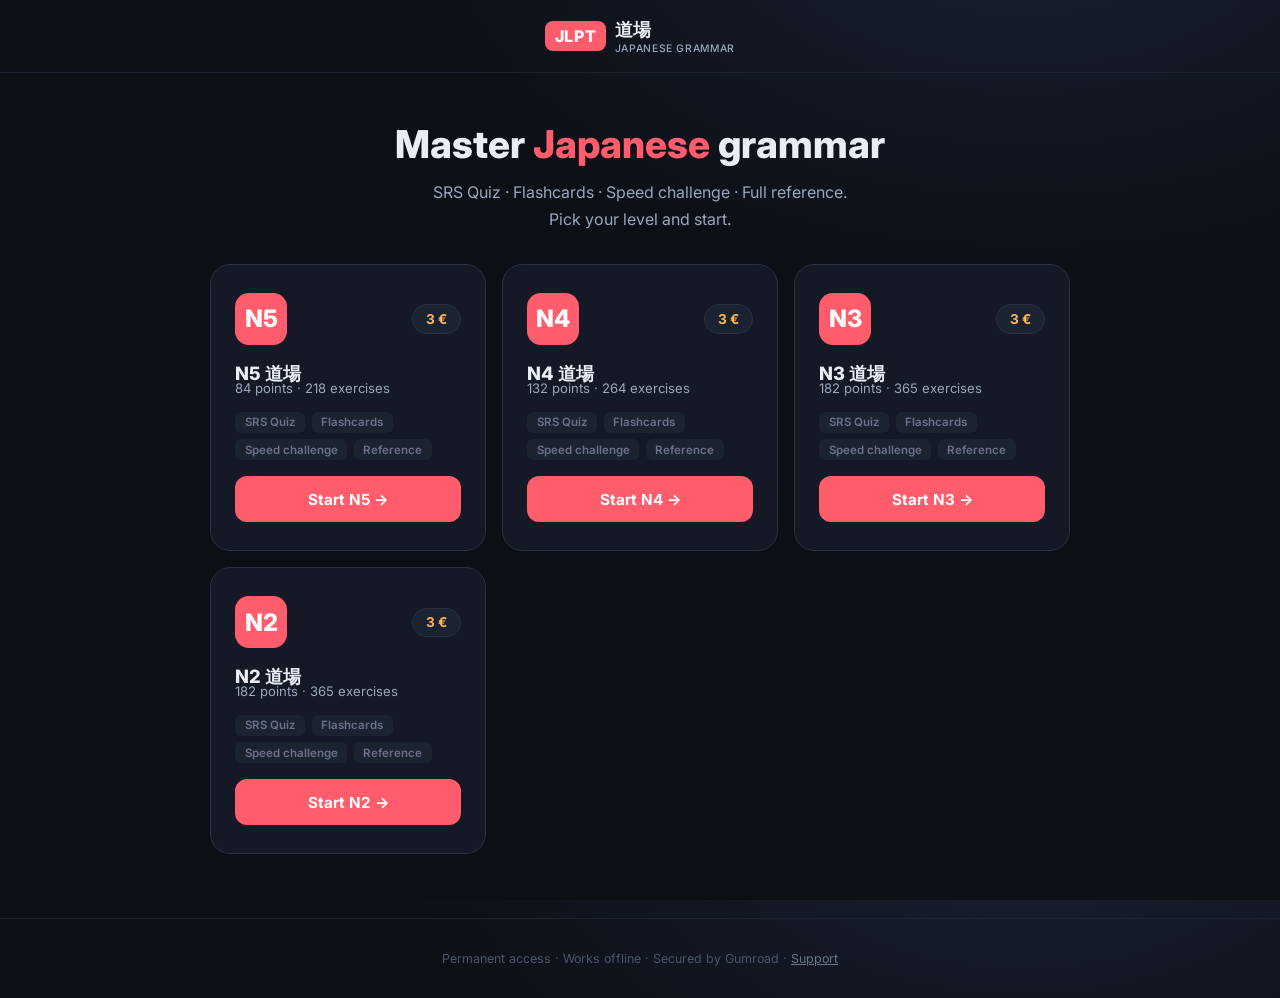
==== commit bb978180: "Add support email to footer Co-Authored-By: Claude Sonnet 4.6 <noreply@anthropic.com>" ====
--- a/index.html
+++ b/index.html
@@ -190,6 +190,6 @@
     </a>
   </div>
 
-  <footer>Permanent access · Works offline · Secured by Gumroad</footer>
+  <footer>Permanent access · Works offline · Secured by Gumroad · <a href="mailto:support.jlptdojo@gmail.com" style="color:#687388;text-decoration:underline">Support</a></footer>
 </body>
 </html>
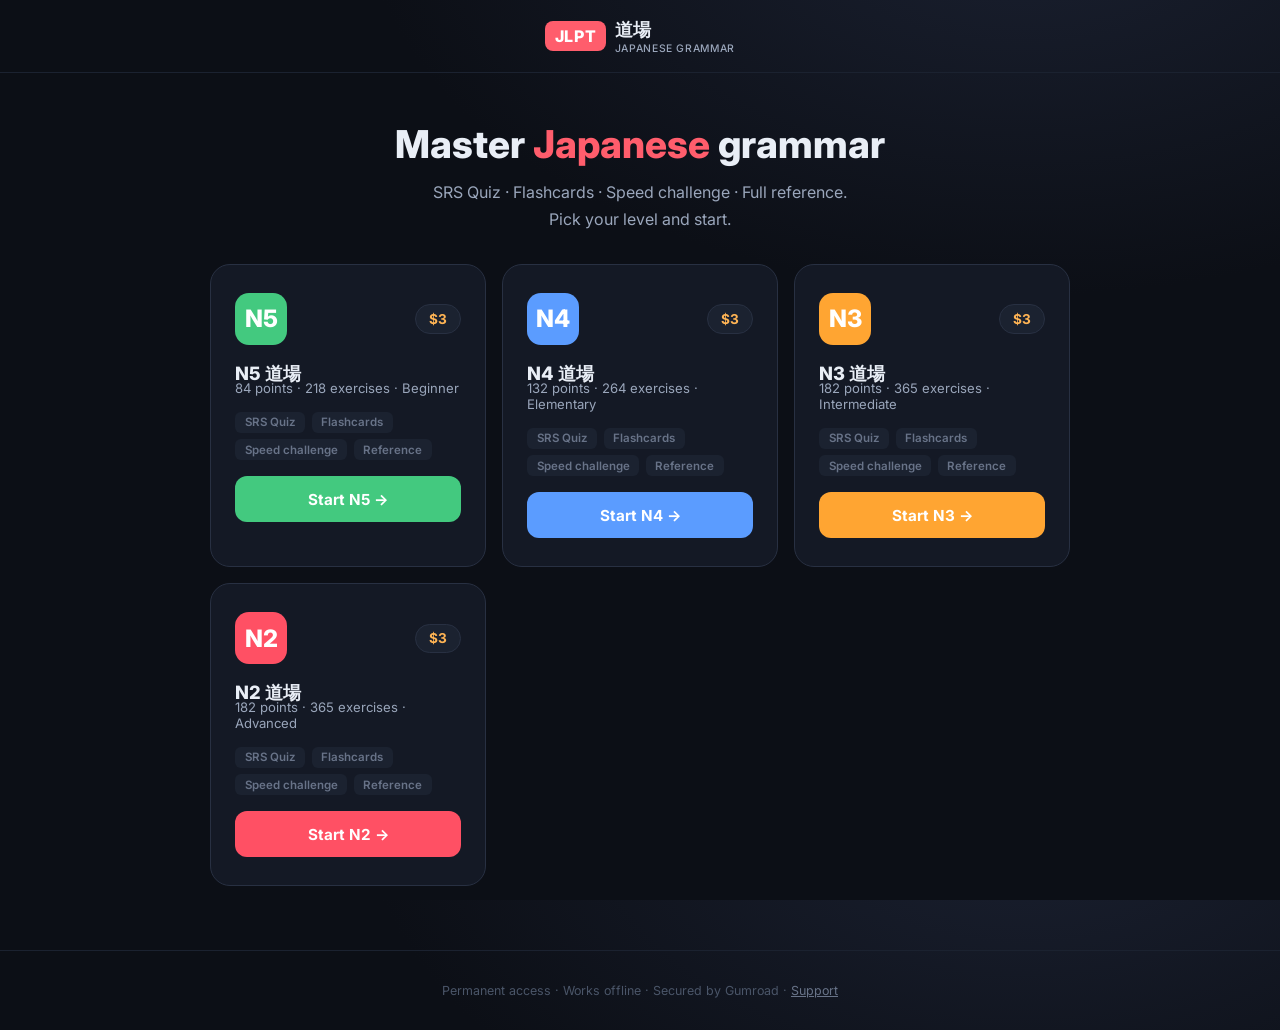
==== commit b41b1c7c: "Landing: color-coded badges/buttons per level + USD price + difficulty labels Apps: accent color per" ====
--- a/index.html
+++ b/index.html
@@ -119,12 +119,12 @@
   <div class="grid">
     <a class="card" href="n5/">
       <div class="card-top">
-        <div class="lvl-badge">N5</div>
-        <span class="price">3 €</span>
+        <div class="lvl-badge" style="background:#43c97f">N5</div>
+        <span class="price">$3</span>
       </div>
       <div>
         <h2>N5 道場</h2>
-        <p class="pts">84 points · 218 exercises</p>
+        <p class="pts">84 points · 218 exercises · Beginner</p>
       </div>
       <div class="features">
         <span class="feat">SRS Quiz</span>
@@ -132,17 +132,17 @@
         <span class="feat">Speed challenge</span>
         <span class="feat">Reference</span>
       </div>
-      <span class="btn">Start N5 →</span>
+      <span class="btn" style="background:#43c97f">Start N5 →</span>
     </a>
 
     <a class="card" href="n4/">
       <div class="card-top">
-        <div class="lvl-badge">N4</div>
-        <span class="price">3 €</span>
+        <div class="lvl-badge" style="background:#5b9cff">N4</div>
+        <span class="price">$3</span>
       </div>
       <div>
         <h2>N4 道場</h2>
-        <p class="pts">132 points · 264 exercises</p>
+        <p class="pts">132 points · 264 exercises · Elementary</p>
       </div>
       <div class="features">
         <span class="feat">SRS Quiz</span>
@@ -150,17 +150,17 @@
         <span class="feat">Speed challenge</span>
         <span class="feat">Reference</span>
       </div>
-      <span class="btn">Start N4 →</span>
+      <span class="btn" style="background:#5b9cff">Start N4 →</span>
     </a>
 
     <a class="card" href="n3/">
       <div class="card-top">
-        <div class="lvl-badge">N3</div>
-        <span class="price">3 €</span>
+        <div class="lvl-badge" style="background:#ffa532">N3</div>
+        <span class="price">$3</span>
       </div>
       <div>
         <h2>N3 道場</h2>
-        <p class="pts">182 points · 365 exercises</p>
+        <p class="pts">182 points · 365 exercises · Intermediate</p>
       </div>
       <div class="features">
         <span class="feat">SRS Quiz</span>
@@ -168,17 +168,17 @@
         <span class="feat">Speed challenge</span>
         <span class="feat">Reference</span>
       </div>
-      <span class="btn">Start N3 →</span>
+      <span class="btn" style="background:#ffa532">Start N3 →</span>
     </a>
 
     <a class="card" href="n2/">
       <div class="card-top">
-        <div class="lvl-badge">N2</div>
-        <span class="price">3 €</span>
+        <div class="lvl-badge" style="background:#ff5064">N2</div>
+        <span class="price">$3</span>
       </div>
       <div>
         <h2>N2 道場</h2>
-        <p class="pts">182 points · 365 exercises</p>
+        <p class="pts">182 points · 365 exercises · Advanced</p>
       </div>
       <div class="features">
         <span class="feat">SRS Quiz</span>
@@ -186,7 +186,7 @@
         <span class="feat">Speed challenge</span>
         <span class="feat">Reference</span>
       </div>
-      <span class="btn">Start N2 →</span>
+      <span class="btn" style="background:#ff5064">Start N2 →</span>
     </a>
   </div>
 
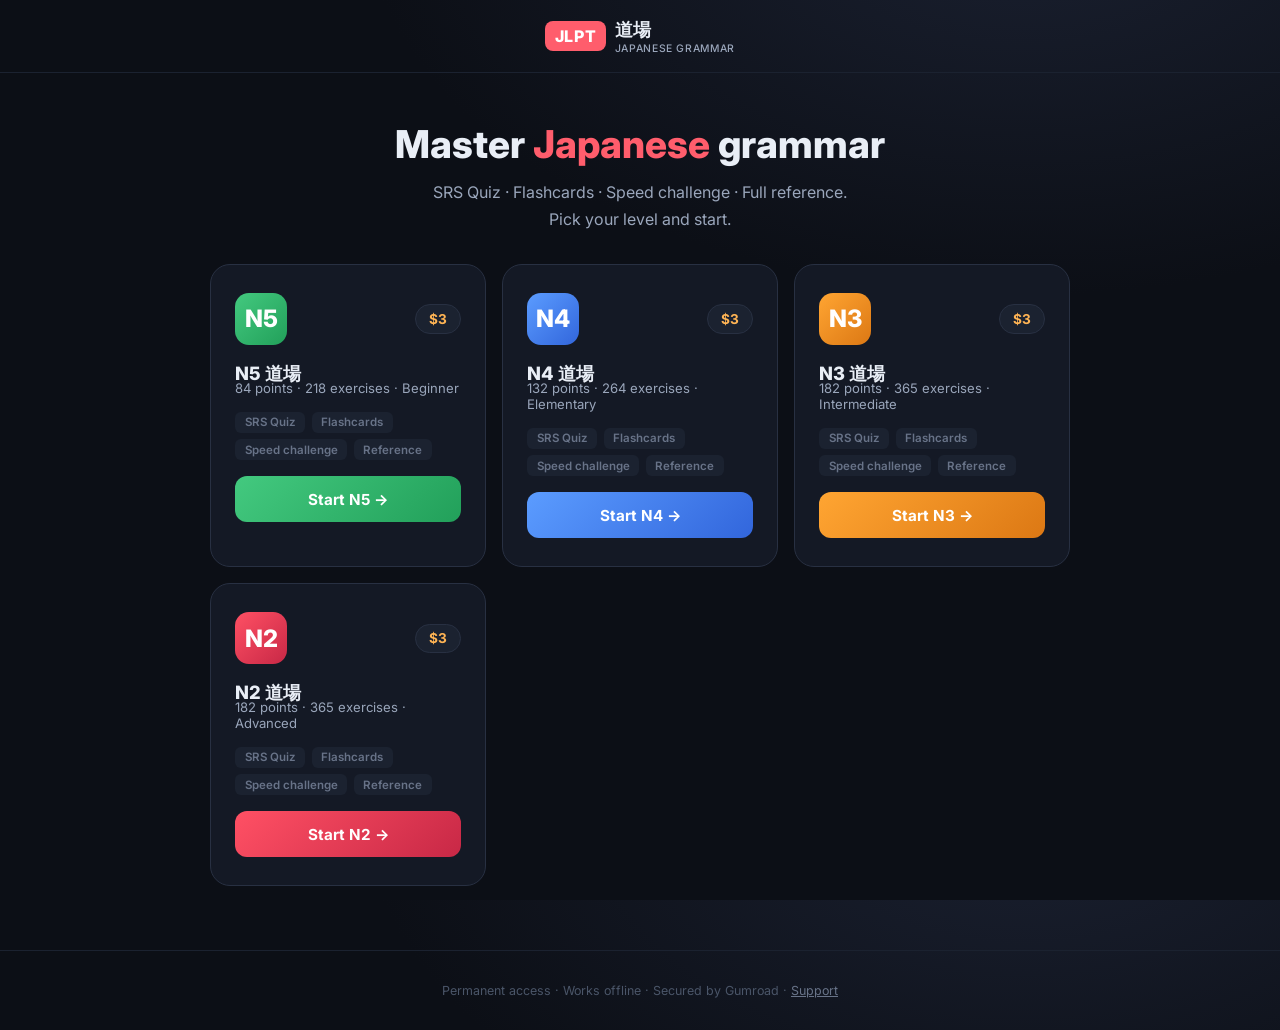
==== commit f3480bcd: "Restore gradients on all badges and buttons (landing + apps) Co-Authored-By: Claude Sonnet 4.6 <nore" ====
--- a/index.html
+++ b/index.html
@@ -119,7 +119,7 @@
   <div class="grid">
     <a class="card" href="n5/">
       <div class="card-top">
-        <div class="lvl-badge" style="background:#43c97f">N5</div>
+        <div class="lvl-badge" style="background:linear-gradient(135deg,#43c97f,#22a05a)">N5</div>
         <span class="price">$3</span>
       </div>
       <div>
@@ -132,12 +132,12 @@
         <span class="feat">Speed challenge</span>
         <span class="feat">Reference</span>
       </div>
-      <span class="btn" style="background:#43c97f">Start N5 →</span>
+      <span class="btn" style="background:linear-gradient(135deg,#43c97f,#22a05a)">Start N5 →</span>
     </a>
 
     <a class="card" href="n4/">
       <div class="card-top">
-        <div class="lvl-badge" style="background:#5b9cff">N4</div>
+        <div class="lvl-badge" style="background:linear-gradient(135deg,#5b9cff,#3266dc)">N4</div>
         <span class="price">$3</span>
       </div>
       <div>
@@ -150,12 +150,12 @@
         <span class="feat">Speed challenge</span>
         <span class="feat">Reference</span>
       </div>
-      <span class="btn" style="background:#5b9cff">Start N4 →</span>
+      <span class="btn" style="background:linear-gradient(135deg,#5b9cff,#3266dc)">Start N4 →</span>
     </a>
 
     <a class="card" href="n3/">
       <div class="card-top">
-        <div class="lvl-badge" style="background:#ffa532">N3</div>
+        <div class="lvl-badge" style="background:linear-gradient(135deg,#ffa532,#dc7814)">N3</div>
         <span class="price">$3</span>
       </div>
       <div>
@@ -168,12 +168,12 @@
         <span class="feat">Speed challenge</span>
         <span class="feat">Reference</span>
       </div>
-      <span class="btn" style="background:#ffa532">Start N3 →</span>
+      <span class="btn" style="background:linear-gradient(135deg,#ffa532,#dc7814)">Start N3 →</span>
     </a>
 
     <a class="card" href="n2/">
       <div class="card-top">
-        <div class="lvl-badge" style="background:#ff5064">N2</div>
+        <div class="lvl-badge" style="background:linear-gradient(135deg,#ff5064,#c82846)">N2</div>
         <span class="price">$3</span>
       </div>
       <div>
@@ -186,7 +186,7 @@
         <span class="feat">Speed challenge</span>
         <span class="feat">Reference</span>
       </div>
-      <span class="btn" style="background:#ff5064">Start N2 →</span>
+      <span class="btn" style="background:linear-gradient(135deg,#ff5064,#c82846)">Start N2 →</span>
     </a>
   </div>
 
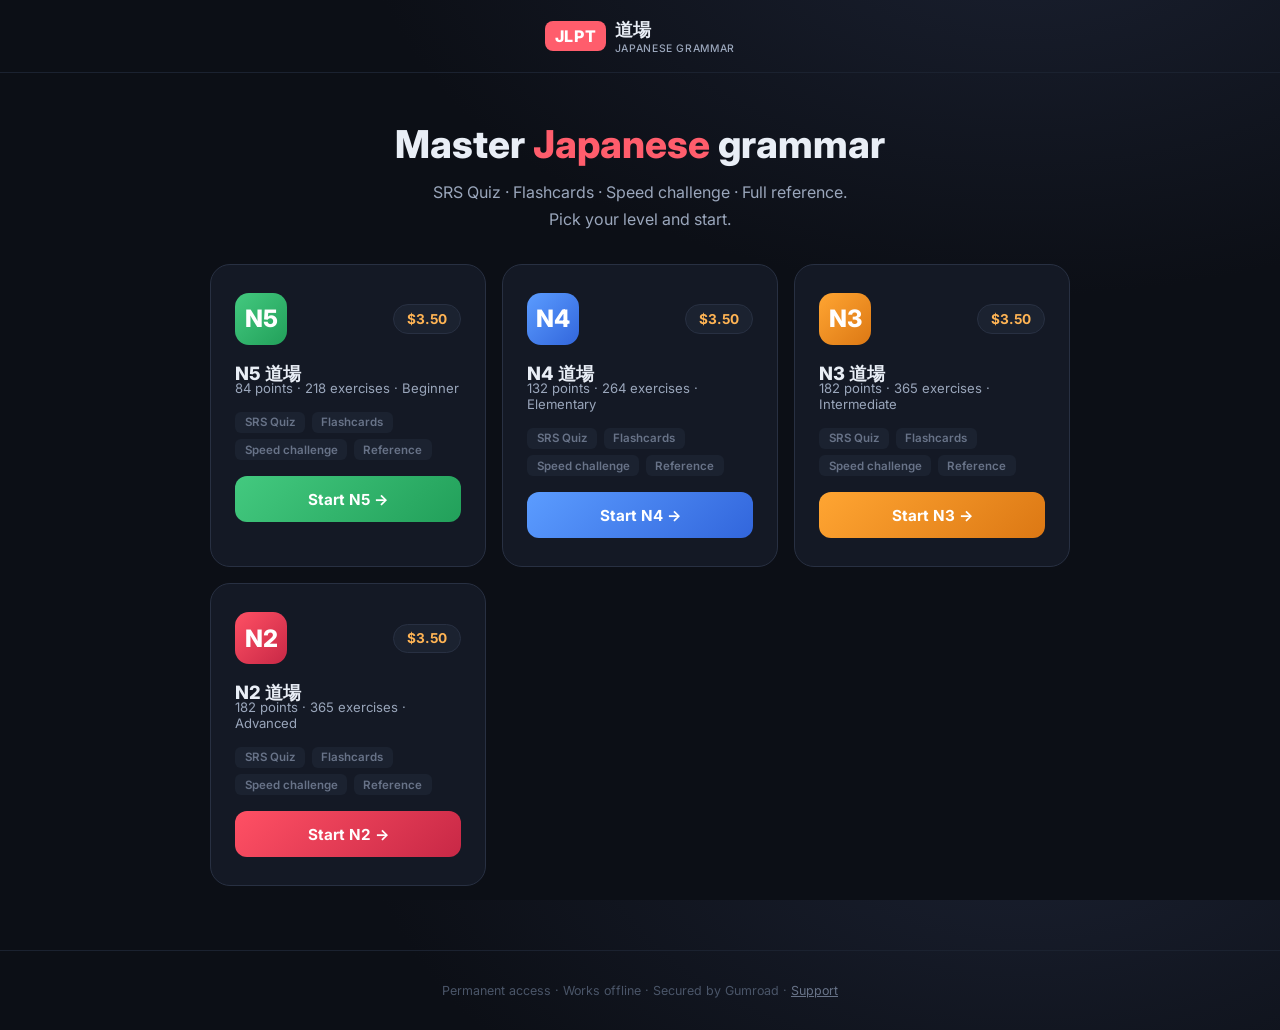
==== commit 3672f644: "Fix price: 3€ → $3.50 everywhere (landing page + paywall overlay) Co-Authored-By: Claude Sonnet 4.6 " ====
--- a/index.html
+++ b/index.html
@@ -120,7 +120,7 @@
     <a class="card" href="n5/">
       <div class="card-top">
         <div class="lvl-badge" style="background:linear-gradient(135deg,#43c97f,#22a05a)">N5</div>
-        <span class="price">$3</span>
+        <span class="price">$3.50</span>
       </div>
       <div>
         <h2>N5 道場</h2>
@@ -138,7 +138,7 @@
     <a class="card" href="n4/">
       <div class="card-top">
         <div class="lvl-badge" style="background:linear-gradient(135deg,#5b9cff,#3266dc)">N4</div>
-        <span class="price">$3</span>
+        <span class="price">$3.50</span>
       </div>
       <div>
         <h2>N4 道場</h2>
@@ -156,7 +156,7 @@
     <a class="card" href="n3/">
       <div class="card-top">
         <div class="lvl-badge" style="background:linear-gradient(135deg,#ffa532,#dc7814)">N3</div>
-        <span class="price">$3</span>
+        <span class="price">$3.50</span>
       </div>
       <div>
         <h2>N3 道場</h2>
@@ -174,7 +174,7 @@
     <a class="card" href="n2/">
       <div class="card-top">
         <div class="lvl-badge" style="background:linear-gradient(135deg,#ff5064,#c82846)">N2</div>
-        <span class="price">$3</span>
+        <span class="price">$3.50</span>
       </div>
       <div>
         <h2>N2 道場</h2>
